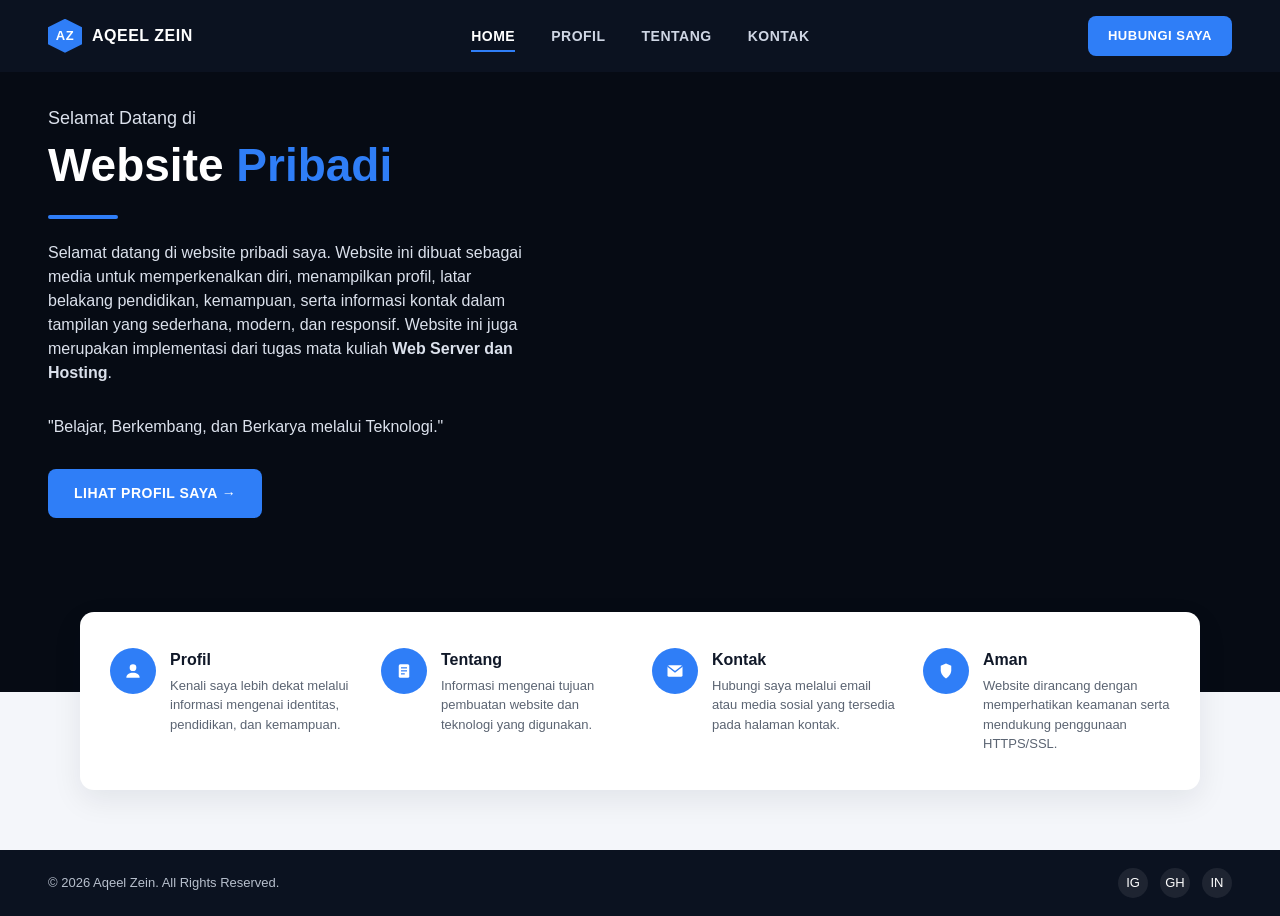
==== index.html @ 1a9abf2d "Add files via upload" ====
<!DOCTYPE html>
<html lang="id">
<head>
<meta charset="UTF-8">
<meta name="viewport" content="width=device-width, initial-scale=1.0">
<title>Aqeel Zein | Website Pribadi</title>
<link rel="stylesheet" href="style.css">
</head>
<body>

  <!-- NAVBAR -->
  <nav class="navbar">
    <a href="index.html" class="logo">
      <span class="logo-badge">AZ</span>
      AQEEL ZEIN
    </a>

    <ul class="nav-links">
      <li><a href="index.html" class="active">HOME</a></li>
      <li><a href="profil.html">PROFIL</a></li>
      <li><a href="tentang.html">TENTANG</a></li>
      <li><a href="kontak.html">KONTAK</a></li>
    </ul>

    <a href="kontak.html" class="btn-primary">HUBUNGI SAYA</a>
  </nav>

  <!-- HERO -->
  <header class="hero">
    <div class="hero-content">

      <p class="eyebrow">Selamat Datang di</p>

      <h1>Website <span>Pribadi</span></h1>

      <div class="hero-divider"></div>

      <p class="hero-description">
        Selamat datang di website pribadi saya. Website ini dibuat sebagai media
        untuk memperkenalkan diri, menampilkan profil, latar belakang pendidikan,
        kemampuan, serta informasi kontak dalam tampilan yang sederhana, modern,
        dan responsif. Website ini juga merupakan implementasi dari tugas mata
        kuliah <strong>Web Server dan Hosting</strong>.
      </p>

      <p class="hero-quote">
        "Belajar, Berkembang, dan Berkarya melalui Teknologi."
      </p>

      <a href="profil.html" class="btn-hero">
        LIHAT PROFIL SAYA →
      </a>

    </div>
  </header>

  <!-- FEATURE CARDS -->
  <section class="feature-cards">

    <div class="feature-card">
      <div class="feature-icon">
        <svg width="20" height="20" viewBox="0 0 24 24" fill="none">
          <circle cx="12" cy="8" r="4" fill="white"/>
          <path d="M4 20c0-4 3.6-6 8-6s8 2 8 6" fill="white"/>
        </svg>
      </div>
      <div>
        <h3>Profil</h3>
        <p>Kenali saya lebih dekat melalui informasi mengenai identitas, pendidikan, dan kemampuan.</p>
      </div>
    </div>

    <div class="feature-card">
      <div class="feature-icon">
        <svg width="18" height="18" viewBox="0 0 24 24" fill="none">
          <rect x="5" y="3" width="14" height="18" rx="2" fill="white"/>
          <rect x="8" y="7" width="8" height="1.6" fill="#2f7ef7"/>
          <rect x="8" y="11" width="8" height="1.6" fill="#2f7ef7"/>
          <rect x="8" y="15" width="5" height="1.6" fill="#2f7ef7"/>
        </svg>
      </div>
      <div>
        <h3>Tentang</h3>
        <p>Informasi mengenai tujuan pembuatan website dan teknologi yang digunakan.</p>
      </div>
    </div>

    <div class="feature-card">
      <div class="feature-icon">
        <svg width="20" height="20" viewBox="0 0 24 24" fill="none">
          <rect x="3" y="5" width="18" height="14" rx="2" fill="white"/>
          <path d="M3 6l9 7 9-7" stroke="#2f7ef7" stroke-width="1.6"/>
        </svg>
      </div>
      <div>
        <h3>Kontak</h3>
        <p>Hubungi saya melalui email atau media sosial yang tersedia pada halaman kontak.</p>
      </div>
    </div>

    <div class="feature-card">
      <div class="feature-icon">
        <svg width="18" height="18" viewBox="0 0 24 24" fill="none">
          <path d="M12 2l7 3v6c0 5-3.4 8.5-7 11-3.6-2.5-7-6-7-11V5l7-3z" fill="white"/>
        </svg>
      </div>
      <div>
        <h3>Aman</h3>
        <p>Website dirancang dengan memperhatikan keamanan serta mendukung penggunaan HTTPS/SSL.</p>
      </div>
    </div>

  </section>

  <!-- FOOTER -->
  <footer>
    <p>© 2026 Aqeel Zein. All Rights Reserved.</p>

    <div class="footer-socials">
      <a href="#">IG</a>
      <a href="#">GH</a>
      <a href="#">IN</a>
    </div>
  </footer>

</body>
</html>
---- style.css ----
/* ============================================
   AQEEL ZEIN — Personal Website
   Shared Stylesheet
   ============================================ */

:root {
  --navy: #0b1220;
  --navy-dark: #060b14;
  --blue: #2f7ef7;
  --blue-dark: #1c63e0;
  --text-dark: #101828;
  --text-gray: #5b6472;
  --bg-light: #f4f6fa;
  --white: #ffffff;
  --border: #e3e7ee;
  --radius: 14px;
  --shadow: 0 10px 30px rgba(16, 24, 40, 0.08);
}

* {
  margin: 0;
  padding: 0;
  box-sizing: border-box;
}

body {
  font-family: "Segoe UI", "Poppins", Arial, sans-serif;
  color: var(--text-dark);
  background: var(--bg-light);
  line-height: 1.5;
}

a {
  text-decoration: none;
  color: inherit;
}

ul {
  list-style: none;
}

img {
  max-width: 100%;
  display: block;
}

/* ---------- NAVBAR ---------- */
.navbar {
  background: var(--navy);
  display: flex;
  align-items: center;
  justify-content: space-between;
  padding: 16px 48px;
  position: sticky;
  top: 0;
  z-index: 100;
}

.navbar .logo {
  display: flex;
  align-items: center;
  gap: 10px;
  color: var(--white);
  font-weight: 700;
  letter-spacing: 0.5px;
}

.navbar .logo .logo-badge {
  width: 34px;
  height: 34px;
  background: var(--blue);
  border-radius: 8px;
  display: flex;
  align-items: center;
  justify-content: center;
  font-size: 13px;
  font-weight: 800;
  color: var(--white);
  clip-path: polygon(50% 0%, 100% 25%, 100% 75%, 50% 100%, 0% 75%, 0% 25%);
}

.nav-links {
  display: flex;
  align-items: center;
  gap: 36px;
}

.nav-links li a {
  color: #cfd6e4;
  font-size: 14px;
  font-weight: 600;
  letter-spacing: 0.5px;
  padding-bottom: 6px;
  border-bottom: 2px solid transparent;
  transition: color 0.2s ease, border-color 0.2s ease;
}

.nav-links li a:hover,
.nav-links li a.active {
  color: var(--white);
  border-bottom-color: var(--blue);
}

.btn-primary {
  background: var(--blue);
  color: var(--white) !important;
  padding: 10px 20px;
  border-radius: 8px;
  font-size: 13px;
  font-weight: 700;
  letter-spacing: 0.5px;
  border: none;
  cursor: pointer;
  transition: background 0.2s ease;
}

.btn-primary:hover {
  background: var(--blue-dark);
}

/* ---------- HERO (HOME PAGE) ---------- */
.hero {
  position: relative;
  min-height: 620px;
  display: flex;
  align-items: center;
  background-color: var(--navy-dark);
  background-image: linear-gradient(
      to bottom,
      rgba(6, 11, 20, 0.55) 0%,
      rgba(6, 11, 20, 0.35) 45%,
      rgba(6, 11, 20, 0.85) 100%
    ),
    url("images/hero-background.jpg");
  background-size: cover;
  background-position: center;
  padding: 0 48px 140px;
}

.hero-content {
  max-width: 640px;
  color: var(--white);
}

.hero-content .eyebrow {
  font-size: 18px;
  margin-bottom: 6px;
}

.hero-content h1 {
  font-size: 46px;
  font-weight: 800;
  line-height: 1.2;
}

.hero-content h1 span {
  color: var(--blue);
}

.hero-divider {
  width: 70px;
  height: 4px;
  background: var(--blue);
  margin: 22px 0;
  border-radius: 2px;
}

.hero-content p {
  color: #dbe1ec;
  font-size: 16px;
  margin-bottom: 30px;
  max-width: 480px;
}

.btn-hero {
  display: inline-flex;
  align-items: center;
  gap: 10px;
  background: var(--blue);
  color: var(--white);
  padding: 14px 26px;
  border-radius: 8px;
  font-weight: 700;
  font-size: 14px;
  letter-spacing: 0.5px;
  transition: background 0.2s ease;
}

.btn-hero:hover {
  background: var(--blue-dark);
}

/* Feature cards overlapping hero bottom */
.feature-cards {
  max-width: 1120px;
  margin: -80px auto 60px;
  background: var(--white);
  border-radius: var(--radius);
  box-shadow: var(--shadow);
  display: grid;
  grid-template-columns: repeat(4, 1fr);
  padding: 36px 30px;
  gap: 24px;
  position: relative;
  z-index: 2;
}

.feature-card {
  display: flex;
  align-items: flex-start;
  gap: 14px;
}

.feature-icon {
  width: 46px;
  height: 46px;
  min-width: 46px;
  border-radius: 50%;
  background: var(--blue);
  display: flex;
  align-items: center;
  justify-content: center;
  color: var(--white);
}

.feature-card h3 {
  font-size: 16px;
  margin-bottom: 4px;
}

.feature-card p {
  font-size: 13px;
  color: var(--text-gray);
}

/* ---------- GENERIC PAGE HEADER (Profil / Tentang / Kontak) ---------- */
.page-header {
  text-align: center;
  padding: 48px 20px 8px;
}

.page-header h1 {
  font-size: 30px;
  font-weight: 800;
  color: var(--text-dark);
}

.page-wrap {
  max-width: 1120px;
  margin: 0 auto;
  padding: 30px 24px 80px;
}

/* ---------- PROFIL PAGE ---------- */
.profile-grid {
  display: grid;
  grid-template-columns: 300px 1fr;
  gap: 50px;
  align-items: start;
}

.profile-photo {
  width: 100%;
  aspect-ratio: 3 / 3.6;
  border-radius: var(--radius);
  overflow: hidden;
  background: #d9d9d9;
  box-shadow: var(--shadow);
}

.profile-photo img {
  width: 100%;
  height: 100%;
  object-fit: cover;
}

.profile-details {
  display: flex;
  flex-direction: column;
  gap: 26px;
}

.detail-item {
  display: flex;
  gap: 14px;
  align-items: flex-start;
}

.detail-icon {
  width: 34px;
  height: 34px;
  min-width: 34px;
  border-radius: 8px;
  background: #e8f0fe;
  color: var(--blue);
  display: flex;
  align-items: center;
  justify-content: center;
}

.detail-item h4 {
  font-size: 14px;
  color: var(--text-dark);
  margin-bottom: 2px;
}

.detail-item p {
  font-size: 14px;
  color: var(--text-gray);
}

/* ---------- TENTANG PAGE ---------- */
.about-grid {
  display: grid;
  grid-template-columns: 380px 1fr;
  gap: 50px;
  align-items: start;
}

.about-illustration {
  background: #eaf1fb;
  border-radius: var(--radius);
  min-height: 300px;
  display: flex;
  align-items: center;
  justify-content: center;
  padding: 20px;
}

.about-illustration img {
  max-width: 100%;
}

.about-text p {
  color: var(--text-gray);
  font-size: 14.5px;
  margin-bottom: 16px;
}

.about-text strong {
  color: var(--text-dark);
}

.goal-box {
  margin-top: 24px;
  background: #eaf1fb;
  border-radius: var(--radius);
  padding: 24px 28px;
  grid-column: 1 / -1;
}

.goal-box h4 {
  margin-bottom: 14px;
  font-size: 15px;
}

.goal-box ul li {
  font-size: 14px;
  color: var(--text-dark);
  margin-bottom: 8px;
}

.goal-box ul li::before {
  content: "✔ ";
  color: var(--blue);
  font-weight: 700;
}

/* ---------- KONTAK PAGE ---------- */
.contact-grid {
  display: grid;
  grid-template-columns: 1fr 1fr;
  gap: 50px;
  align-items: start;
}

.contact-list {
  display: flex;
  flex-direction: column;
  gap: 26px;
}

.contact-form {
  background: var(--white);
  border-radius: var(--radius);
  box-shadow: var(--shadow);
  padding: 26px 28px;
}

.contact-form h3 {
  margin-bottom: 18px;
  font-size: 17px;
}

.form-group {
  margin-bottom: 16px;
}

.form-group label {
  display: block;
  font-size: 13px;
  font-weight: 600;
  margin-bottom: 6px;
  color: var(--text-dark);
}

.form-group input,
.form-group textarea {
  width: 100%;
  padding: 11px 14px;
  border: 1px solid var(--border);
  border-radius: 8px;
  font-size: 13px;
  font-family: inherit;
  resize: none;
}

.form-group textarea {
  min-height: 90px;
}

.btn-submit {
  width: 100%;
  background: var(--blue);
  color: var(--white);
  border: none;
  padding: 13px;
  border-radius: 8px;
  font-weight: 700;
  font-size: 14px;
  cursor: pointer;
  transition: background 0.2s ease;
}

.btn-submit:hover {
  background: var(--blue-dark);
}

/* ---------- FOOTER ---------- */
footer {
  background: var(--navy);
  color: #b7bfcc;
  display: flex;
  align-items: center;
  justify-content: space-between;
  padding: 18px 48px;
  font-size: 13px;
}

.footer-socials {
  display: flex;
  gap: 12px;
}

.footer-socials a {
  width: 30px;
  height: 30px;
  border-radius: 50%;
  background: rgba(255, 255, 255, 0.08);
  display: flex;
  align-items: center;
  justify-content: center;
  color: var(--white);
  transition: background 0.2s ease;
}

.footer-socials a:hover {
  background: var(--blue);
}

/* ---------- RESPONSIVE ---------- */
@media (max-width: 900px) {
  .navbar {
    flex-wrap: wrap;
    gap: 14px;
    padding: 14px 20px;
  }
  .nav-links {
    gap: 18px;
    order: 3;
    flex-wrap: wrap;
  }
  .hero {
    padding: 0 20px 160px;
  }
  .hero-content h1 {
    font-size: 32px;
  }
  .feature-cards {
    grid-template-columns: 1fr 1fr;
    margin-top: -110px;
  }
  .profile-grid,
  .about-grid,
  .contact-grid {
    grid-template-columns: 1fr;
  }
  footer {
    flex-direction: column;
    gap: 10px;
    padding: 18px 20px;
  }
}

@media (max-width: 520px) {
  .feature-cards {
    grid-template-columns: 1fr;
  }
}

/* ==========================
   ABOUT PAGE
========================== */

.about-text h2{
    font-size:32px;
    color:#1f2937;
    margin-bottom:20px;
}

.about-text p{
    font-size:17px;
    line-height:1.9;
    color:#555;
    text-align:justify;
    margin-bottom:18px;
}

.goal-box{
    background:#ffffff;
    border-radius:15px;
    padding:30px;
    margin-top:30px;
    box-shadow:0 10px 30px rgba(0,0,0,.08);
}

.goal-box h3{
    color:#2f7ef7;
    margin-bottom:15px;
    font-size:24px;
}

.goal-box ul{
    padding-left:20px;
}

.goal-box li{
    margin-bottom:12px;
    color:#555;
    line-height:1.8;
}

.page-header p{
    color:#dbeafe;
    font-size:18px;
    margin-top:10px;
}
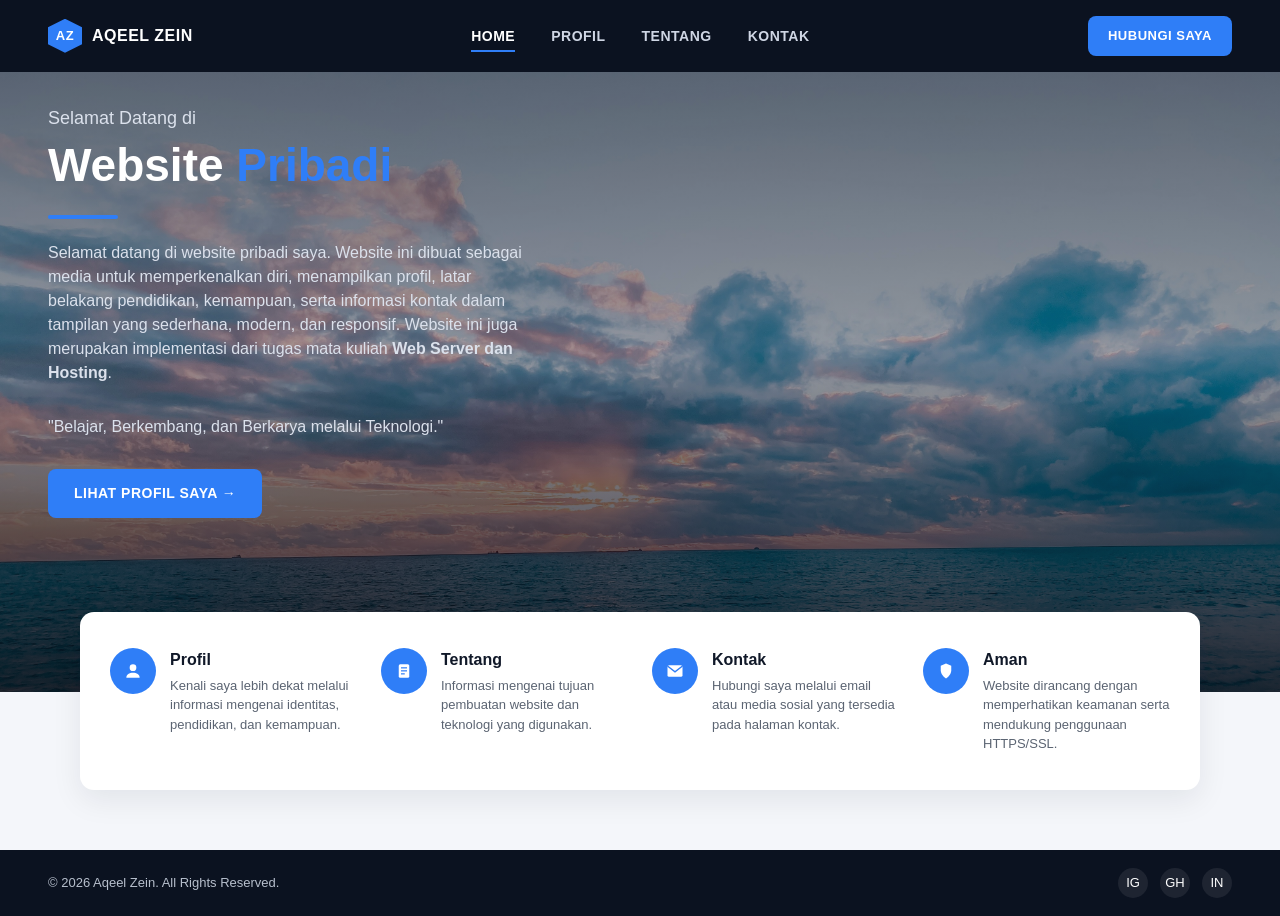
==== commit f7e5db47: "index.html" ====
--- a/index.html
+++ b/index.html
@@ -124,4 +124,4 @@
   </footer>
 
 </body>
-</html>+</html>
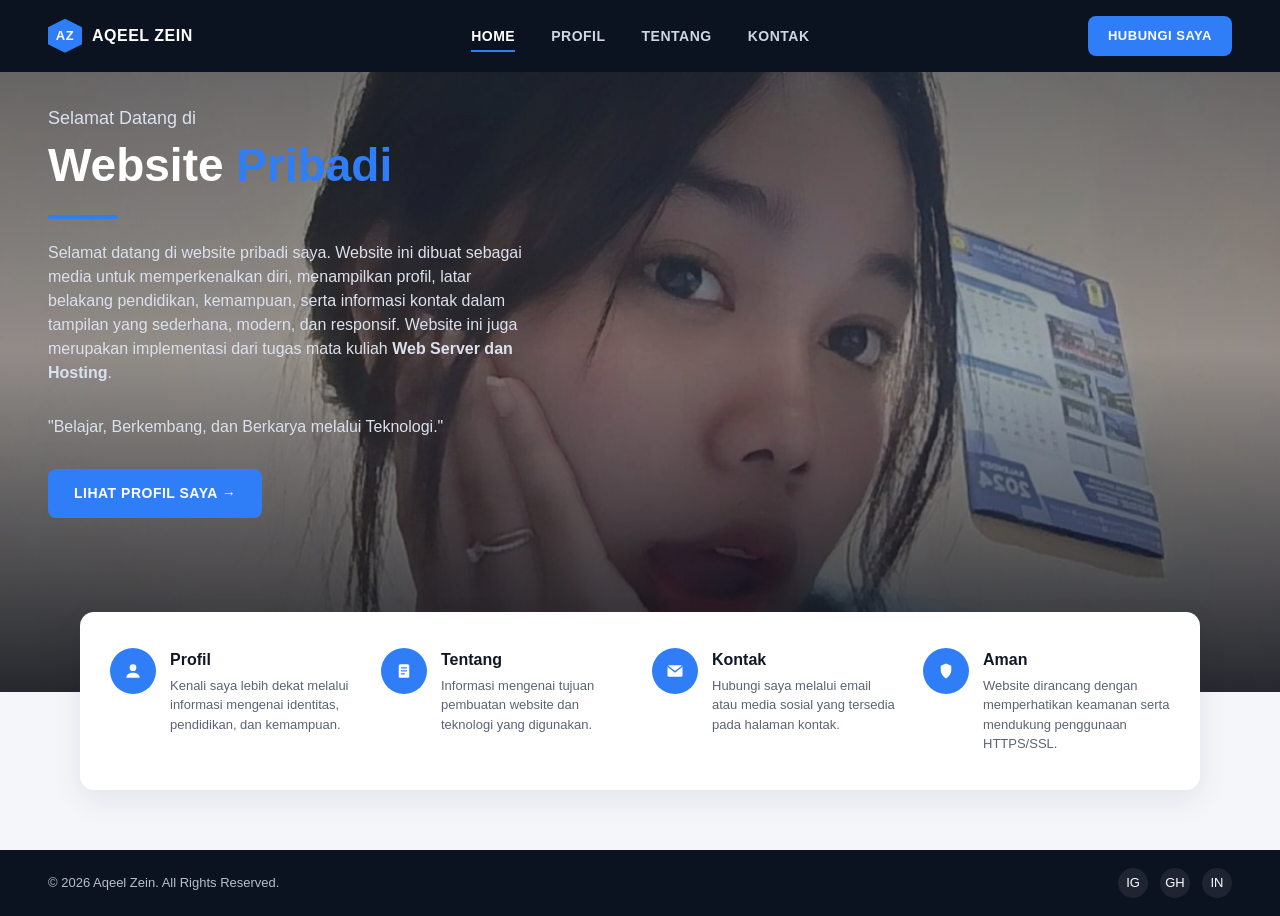
==== commit d25a31a3: "Add files via upload" ====
--- a/index.html
+++ b/index.html
@@ -124,4 +124,4 @@
   </footer>
 
 </body>
-</html>
+</html>
--- a/style.css
+++ b/style.css
@@ -131,7 +131,7 @@
       rgba(6, 11, 20, 0.35) 45%,
       rgba(6, 11, 20, 0.85) 100%
     ),
-    url("images/hero-background.jpg");
+    url("images/kesayangan.jpg.jpeg");
   background-size: cover;
   background-position: center;
   padding: 0 48px 140px;
@@ -436,6 +436,29 @@
   background: var(--blue-dark);
 }
 
+.page-background{
+    background-color: var(--navy-dark);
+    background-image:
+        linear-gradient(
+            rgba(6,11,20,.75),
+            rgba(6,11,20,.75)
+        ),
+        url("images/hero-background.jpg");
+    background-size: cover;
+    background-position: center;
+    background-attachment: fixed;
+    min-height: 100vh;
+}
+
+.page-wrap{
+    max-width:1120px;
+    margin:40px auto;
+    padding:40px;
+    background:rgba(255,255,255,.95);
+    border-radius:20px;
+    box-shadow:0 15px 40px rgba(0,0,0,.25);
+}
+
 /* ---------- FOOTER ---------- */
 footer {
   background: var(--navy);
